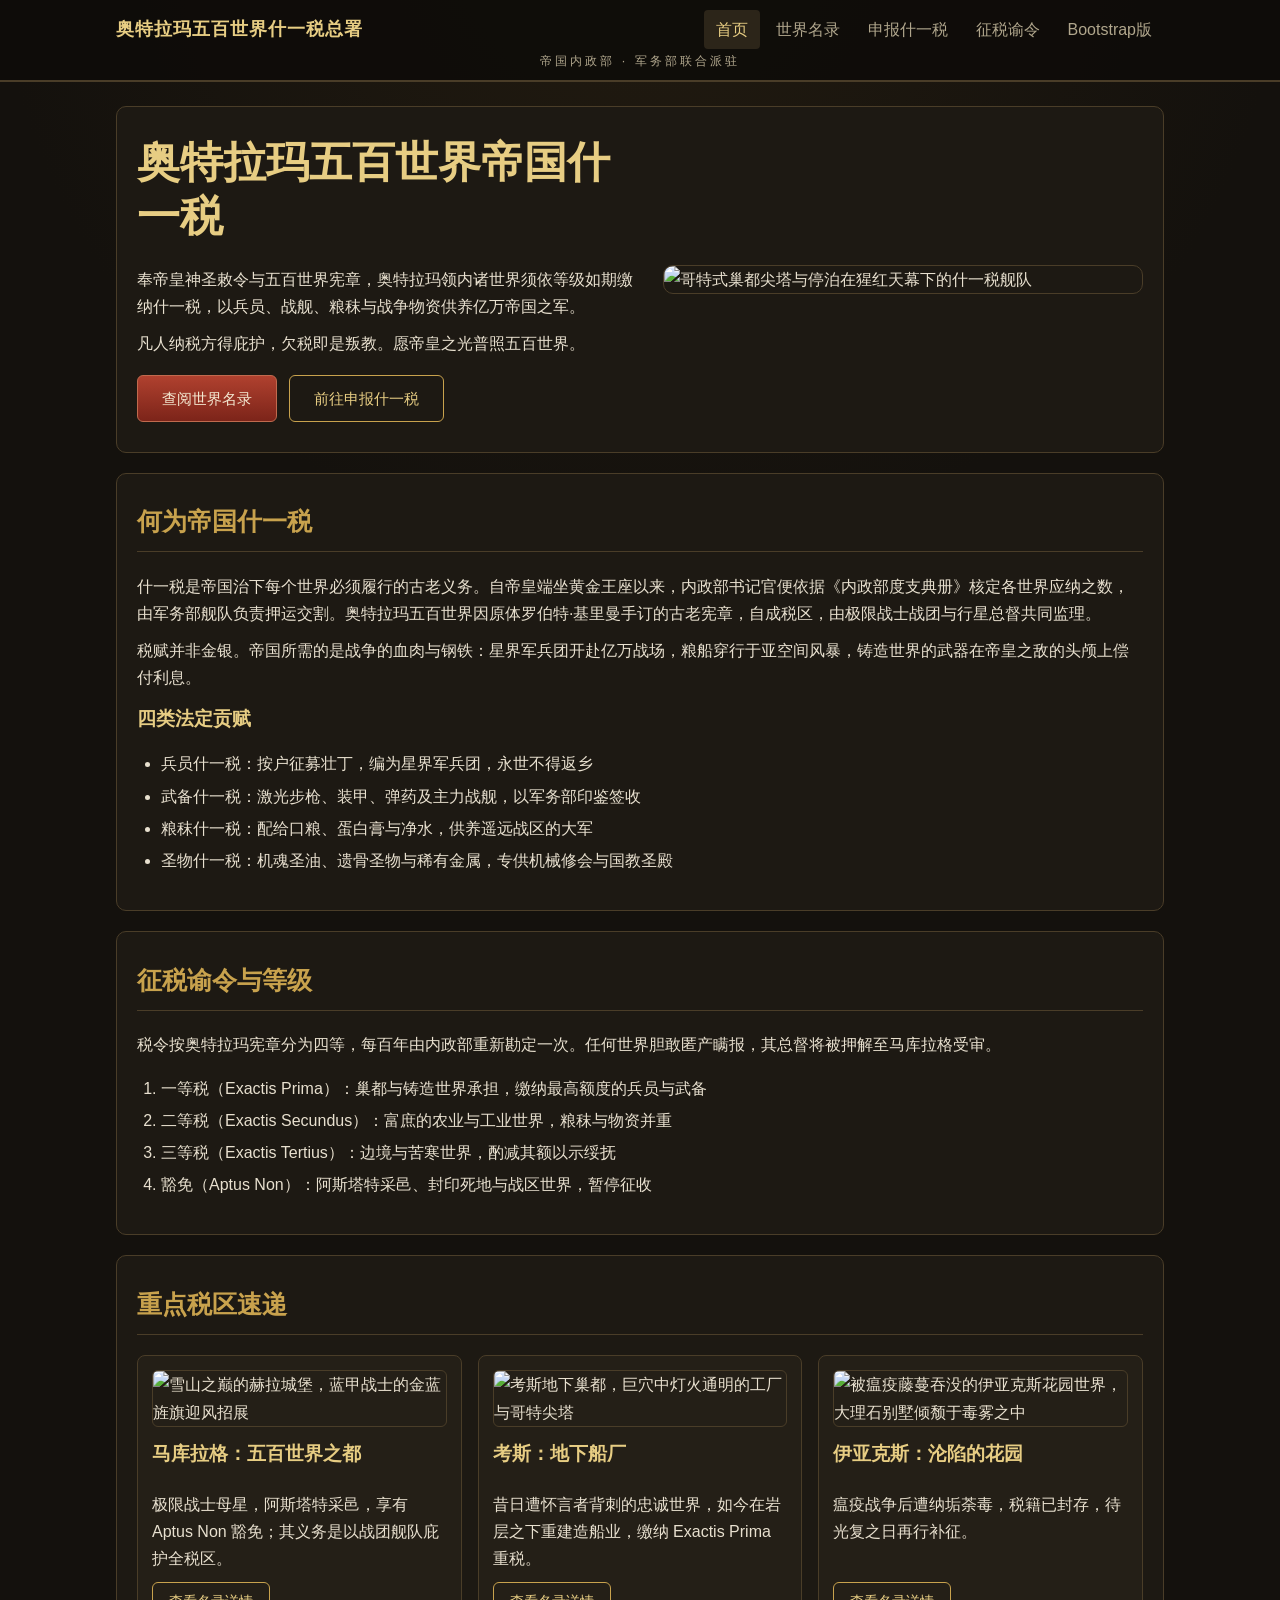
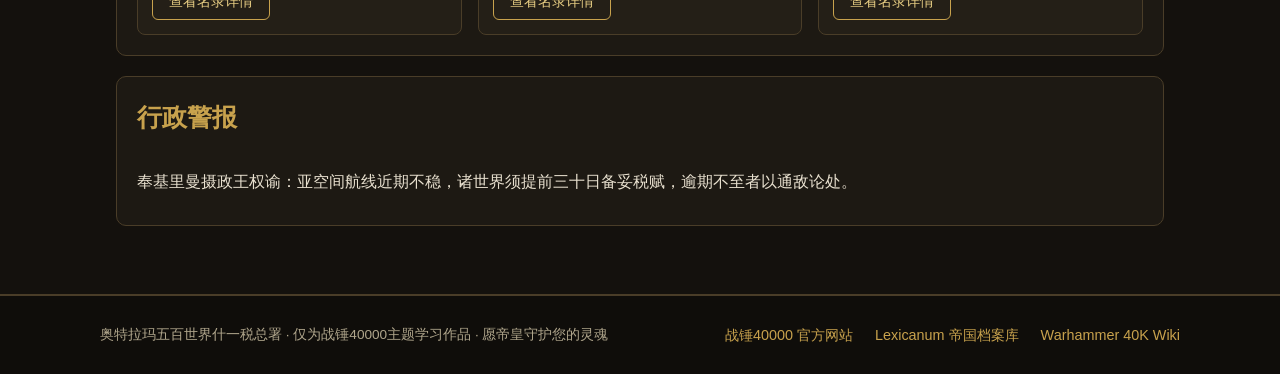
==== frontend-work2/index.html @ b9737b03 "作业二文件夹基础创立" ====
<!DOCTYPE html>
<html lang="zh-CN">
<head>
<meta charset="UTF-8">
<meta name="viewport" content="width=device-width, initial-scale=1.0">
<title>奥特拉玛五百世界什一税总署</title>
<link rel="stylesheet" href="css/style.css">
</head>
<body>
<header class="site-header">
<div class="nav-wrap">
<a class="logo" href="index.html">奥特拉玛五百世界什一税总署</a>
<nav class="main-nav">
<a class="active" href="index.html">首页</a>
<a href="worlds.html">世界名录</a>
<a href="tithe.html">申报什一税</a>
<a href="#decree">征税谕令</a>
<a href="bootstrap.html">Bootstrap版</a>
</nav>
</div>
<p class="motto">帝国内政部 · 军务部联合派驻</p>
</header>

<main>
<section id="intro" class="hero">
<div class="hero-text">
<h1>奥特拉玛五百世界帝国什一税</h1>
<p>奉帝皇神圣敕令与五百世界宪章，奥特拉玛领内诸世界须依等级如期缴纳什一税，以兵员、战舰、粮秣与战争物资供养亿万帝国之军。</p>
<p>凡人纳税方得庇护，欠税即是叛教。愿帝皇之光普照五百世界。</p>
<p class="hero-actions">
<a class="btn btn-primary" href="worlds.html">查阅世界名录</a>
<a class="btn btn-outline" href="tithe.html">前往申报什一税</a>
</p>
</div>
<img class="hero-img" src="https://trae-api-cn.mchost.guru/api/ide/v1/text_to_image?prompt=grimdark%20Warhammer%2040k%20imperial%20gothic%20hive%20city%20skyline%20with%20colossal%20gothic%20cathedrals%2C%20tithe%20battlefleet%20starships%20in%20stormy%20red%20sky%2C%20dark%20fantasy%20digital%20painting%2C%20epic%20scale&image_size=landscape_16_9" alt="哥特式巢都尖塔与停泊在猩红天幕下的什一税舰队">
</section>

<section id="about">
<h2>何为帝国什一税</h2>
<p>什一税是帝国治下每个世界必须履行的古老义务。自帝皇端坐黄金王座以来，内政部书记官便依据《内政部度支典册》核定各世界应纳之数，由军务部舰队负责押运交割。奥特拉玛五百世界因原体罗伯特·基里曼手订的古老宪章，自成税区，由极限战士战团与行星总督共同监理。</p>
<p>税赋并非金银。帝国所需的是战争的血肉与钢铁：星界军兵团开赴亿万战场，粮船穿行于亚空间风暴，铸造世界的武器在帝皇之敌的头颅上偿付利息。</p>
<h3>四类法定贡赋</h3>
<ul>
<li>兵员什一税：按户征募壮丁，编为星界军兵团，永世不得返乡</li>
<li>武备什一税：激光步枪、装甲、弹药及主力战舰，以军务部印鉴签收</li>
<li>粮秣什一税：配给口粮、蛋白膏与净水，供养遥远战区的大军</li>
<li>圣物什一税：机魂圣油、遗骨圣物与稀有金属，专供机械修会与国教圣殿</li>
</ul>
</section>

<section id="decree">
<h2>征税谕令与等级</h2>
<p>税令按奥特拉玛宪章分为四等，每百年由内政部重新勘定一次。任何世界胆敢匿产瞒报，其总督将被押解至马库拉格受审。</p>
<ol>
<li>一等税（Exactis Prima）：巢都与铸造世界承担，缴纳最高额度的兵员与武备</li>
<li>二等税（Exactis Secundus）：富庶的农业与工业世界，粮秣与物资并重</li>
<li>三等税（Exactis Tertius）：边境与苦寒世界，酌减其额以示绥抚</li>
<li>豁免（Aptus Non）：阿斯塔特采邑、封印死地与战区世界，暂停征收</li>
</ol>
</section>

<section id="featured">
<h2>重点税区速递</h2>
<div class="card-grid">
<article>
<img src="https://trae-api-cn.mchost.guru/api/ide/v1/text_to_image?prompt=grimdark%20Warhammer%2040k%20fortress%20monastery%20on%20snowy%20mountain%20peak%2C%20cobalt%20blue%20space%20marine%20chapter%20keep%20with%20golden%20banners%2C%20dramatic%20dark%20sky%2C%20digital%20painting&image_size=landscape_4_3" alt="雪山之巅的赫拉城堡，蓝甲战士的金蓝旌旗迎风招展">
<h3>马库拉格：五百世界之都</h3>
<p>极限战士母星，阿斯塔特采邑，享有 Aptus Non 豁免；其义务是以战团舰队庇护全税区。</p>
<a class="btn btn-outline btn-sm" href="worlds.html">查看名录详情</a>
</article>
<article>
<img src="https://trae-api-cn.mchost.guru/api/ide/v1/text_to_image?prompt=grimdark%20Warhammer%2040k%20underground%20hive%20city%20inside%20a%20vast%20cavern%2C%20glowing%20factories%2C%20gothic%20spires%20and%20cargo%20trains%2C%20dark%20sci-fi%20digital%20painting&image_size=landscape_4_3" alt="考斯地下巢都，巨穴中灯火通明的工厂与哥特尖塔">
<h3>考斯：地下船厂</h3>
<p>昔日遭怀言者背刺的忠诚世界，如今在岩层之下重建造船业，缴纳 Exactis Prima 重税。</p>
<a class="btn btn-outline btn-sm" href="worlds.html">查看名录详情</a>
</article>
<article>
<img src="https://trae-api-cn.mchost.guru/api/ide/v1/text_to_image?prompt=grimdark%20Warhammer%2040k%20ruined%20garden%20world%20overgrown%20with%20toxic%20green%20plague%20flora%2C%20crumbling%20marble%20villas%2C%20eerie%20mist%2C%20dark%20fantasy%20digital%20painting&image_size=landscape_4_3" alt="被瘟疫藤蔓吞没的伊亚克斯花园世界，大理石别墅倾颓于毒雾之中">
<h3>伊亚克斯：沦陷的花园</h3>
<p>瘟疫战争后遭纳垢荼毒，税籍已封存，待光复之日再行补征。</p>
<a class="btn btn-outline btn-sm" href="worlds.html">查看名录详情</a>
</article>
</div>
</section>

<aside>
<h2>行政警报</h2>
<p>奉基里曼摄政王权谕：亚空间航线近期不稳，诸世界须提前三十日备妥税赋，逾期不至者以通敌论处。</p>
</aside>
</main>

<footer>
<div class="footer-inner">
<p>奥特拉玛五百世界什一税总署 · 仅为战锤40000主题学习作品 · 愿帝皇守护您的灵魂</p>
<ul>
<li><a href="https://warhammer40000.com/" target="_blank" rel="noopener">战锤40000 官方网站</a></li>
<li><a href="https://wh40k.lexicanum.com/" target="_blank" rel="noopener">Lexicanum 帝国档案库</a></li>
<li><a href="https://warhammer40k.fandom.com/" target="_blank" rel="noopener">Warhammer 40K Wiki</a></li>
</ul>
</div>
</footer>
</body>
</html>
---- frontend-work2/css/style.css ----
* {
  box-sizing: border-box;
}

:root {
  --bg: #14110d;
  --panel: #1d1913;
  --panel-2: #241f17;
  --input: #2a241b;
  --line: #4a3d28;
  --gold: #c8a24d;
  --gold-bright: #e7cd83;
  --text: #e8e0cf;
  --muted: #b0a68c;
  --red: #a93a2e;
  --red-dark: #7c2419;
}

html {
  scroll-behavior: smooth;
}

body {
  margin: 0;
  font-family: "Microsoft YaHei", "PingFang SC", sans-serif;
  color: var(--text);
  line-height: 1.7;
  background-color: var(--bg);
  background-image: radial-gradient(circle at 50% -10%, #221b10 0%, var(--bg) 55%);
  background-attachment: fixed;
}

img {
  max-width: 100%;
  height: auto;
}

a {
  color: var(--gold);
  text-decoration: none;
}

a:hover {
  color: var(--gold-bright);
}

h1, h2, h3, legend {
  font-family: Georgia, "Times New Roman", "SimSun", serif;
}

h1 {
  margin: 0.2em 0 0.5em;
  font-size: clamp(1.7rem, 4vw, 2.7rem);
  color: var(--gold-bright);
  line-height: 1.25;
}

h2 {
  margin-top: 0.3em;
  padding-bottom: 8px;
  font-size: clamp(1.25rem, 2.4vw, 1.55rem);
  color: var(--gold);
  border-bottom: 1px solid var(--line);
}

h3 {
  color: var(--gold-bright);
  margin: 0.6em 0;
}

p {
  margin: 0.6em 0;
}

.site-header {
  position: sticky;
  top: 0;
  z-index: 10;
  background: rgba(15, 13, 10, 0.96);
  border-bottom: 2px solid var(--line);
}

.nav-wrap {
  max-width: 1080px;
  margin: 0 auto;
  padding: 10px 16px 0;
  display: flex;
  align-items: center;
  justify-content: space-between;
  flex-wrap: wrap;
  gap: 8px 16px;
}

.logo {
  font-family: Georgia, "SimSun", serif;
  font-size: 1.15rem;
  font-weight: bold;
  color: var(--gold-bright);
  letter-spacing: 1px;
}

.logo:hover {
  text-decoration: none;
}

.main-nav {
  display: flex;
  flex-wrap: wrap;
  gap: 4px;
}

.main-nav a {
  padding: 6px 12px;
  border-radius: 4px;
  color: var(--muted);
}

.main-nav a:hover,
.main-nav a.active {
  color: var(--gold-bright);
  background: #2c2519;
  text-decoration: none;
}

.motto {
  max-width: 1080px;
  margin: 0 auto;
  padding: 2px 16px 8px;
  font-size: 0.78rem;
  letter-spacing: 3px;
  color: var(--muted);
  text-align: center;
}

main {
  max-width: 1080px;
  margin: 0 auto;
  padding: 24px 16px 48px;
}

main > section,
main > aside {
  background: var(--panel);
  border: 1px solid var(--line);
  border-radius: 10px;
  padding: 20px;
  margin-bottom: 20px;
}

.hero {
  display: grid;
  grid-template-columns: 1fr;
  gap: 22px;
  align-items: center;
}

.hero-img {
  width: 100%;
  border: 1px solid var(--line);
  border-radius: 10px;
}

.hero-actions,
.form-actions {
  display: flex;
  flex-wrap: wrap;
  gap: 12px;
  margin-top: 18px;
}

.btn,
button {
  display: inline-block;
  padding: 10px 24px;
  font-size: 15px;
  font-family: inherit;
  color: #f4e9d2;
  background: linear-gradient(#b0412f, var(--red-dark));
  border: 1px solid #c06a4e;
  border-radius: 6px;
  cursor: pointer;
  transition: filter 0.15s ease;
}

.btn:hover,
button:hover {
  filter: brightness(1.15);
  text-decoration: none;
}

.btn-outline {
  background: transparent;
  border: 1px solid var(--gold);
  color: var(--gold-bright);
}

.btn-sm {
  padding: 6px 16px;
  font-size: 0.9rem;
  align-self: flex-start;
}

ul,
ol {
  padding-left: 24px;
}

li {
  margin: 5px 0;
}

.card-grid {
  display: grid;
  grid-template-columns: repeat(auto-fit, minmax(240px, 1fr));
  gap: 16px;
  margin-top: 14px;
}

.card-grid article {
  display: flex;
  flex-direction: column;
  background: var(--panel-2);
  border: 1px solid var(--line);
  border-radius: 8px;
  padding: 14px;
}

.card-grid article img {
  border-radius: 6px;
  border: 1px solid var(--line);
}

.card-grid article p {
  flex-grow: 1;
}

aside {
  border-left: 4px solid var(--gold);
  background: linear-gradient(100deg, #262016, var(--panel) 70%);
}

aside h2 {
  border-bottom: none;
  margin-top: 0;
}

dl {
  display: grid;
  grid-template-columns: 1fr;
  gap: 4px;
  margin: 12px 0 0;
}

dt {
  margin-top: 12px;
  font-weight: bold;
  color: var(--gold-bright);
}

dd {
  margin: 0 0 6px;
  color: var(--muted);
}

#list {
  overflow-x: auto;
}

table {
  width: 100%;
  min-width: 640px;
  border-collapse: collapse;
  font-size: 0.95rem;
}

caption {
  margin-bottom: 10px;
  color: var(--muted);
  font-size: 0.92rem;
}

th,
td {
  padding: 10px 12px;
  border: 1px solid var(--line);
  text-align: left;
}

thead th {
  color: #1a1408;
  background: linear-gradient(#d8b45e, #a8802f);
  font-weight: bold;
}

tbody tr:nth-child(even) {
  background: rgba(255, 255, 255, 0.03);
}

tbody tr:hover {
  background: rgba(200, 162, 77, 0.12);
}

.status-ok {
  color: #8fd18a;
  font-weight: bold;
}

.status-sealed {
  color: #e08060;
  font-weight: bold;
}

.status-free {
  color: #8fb8de;
  font-weight: bold;
}

fieldset {
  margin: 0 0 16px;
  padding: 14px 16px;
  background: var(--panel-2);
  border: 1px solid var(--line);
  border-radius: 8px;
}

legend {
  padding: 0 8px;
  color: var(--gold);
  font-weight: bold;
}

fieldset > label {
  display: inline-block;
  margin: 4px 18px 4px 0;
}

form p {
  display: grid;
  grid-template-columns: 1fr;
  gap: 6px;
  margin: 10px 0;
}

form p label {
  color: var(--muted);
  font-size: 0.95rem;
}

input,
select,
textarea {
  width: 100%;
  padding: 9px 10px;
  font-size: 15px;
  font-family: inherit;
  color: var(--text);
  background: var(--input);
  border: 1px solid #57472e;
  border-radius: 6px;
}

textarea {
  resize: vertical;
}

input::placeholder,
textarea::placeholder {
  color: #8d8268;
}

input[type="radio"],
input[type="checkbox"] {
  width: auto;
  margin-right: 6px;
  accent-color: var(--gold);
}

input[type="file"] {
  padding: 6px;
  background: transparent;
}

input:focus,
select:focus,
textarea:focus {
  outline: none;
  border-color: var(--gold);
  box-shadow: 0 0 0 3px rgba(200, 162, 77, 0.22);
}

input:required:focus:invalid,
textarea:required:focus:invalid {
  border-color: #d64545;
  box-shadow: 0 0 0 3px rgba(214, 69, 69, 0.25);
}

button[type="reset"] {
  background: linear-gradient(#3a342a, #2a251d);
  border-color: #57472e;
}

footer {
  background: #0f0d0a;
  border-top: 2px solid var(--line);
  padding: 22px 16px;
}

.footer-inner {
  max-width: 1080px;
  margin: 0 auto;
  display: flex;
  flex-direction: column;
  align-items: center;
  gap: 12px;
  text-align: center;
}

footer p {
  margin: 0;
  color: var(--muted);
  font-size: 0.85rem;
}

footer ul {
  display: flex;
  flex-wrap: wrap;
  justify-content: center;
  gap: 4px 22px;
  margin: 0;
  padding: 0;
  list-style: none;
  font-size: 0.9rem;
}

@media (min-width: 768px) {
  dl {
    grid-template-columns: 170px 1fr;
    gap: 8px 22px;
  }

  dt {
    margin-top: 0;
  }

  form p {
    grid-template-columns: 220px 1fr;
    align-items: center;
    gap: 16px;
  }

  .footer-inner {
    flex-direction: row;
    justify-content: space-between;
    text-align: left;
  }
}

@media (min-width: 992px) {
  .hero {
    grid-template-columns: 1.05fr 1fr;
  }
}
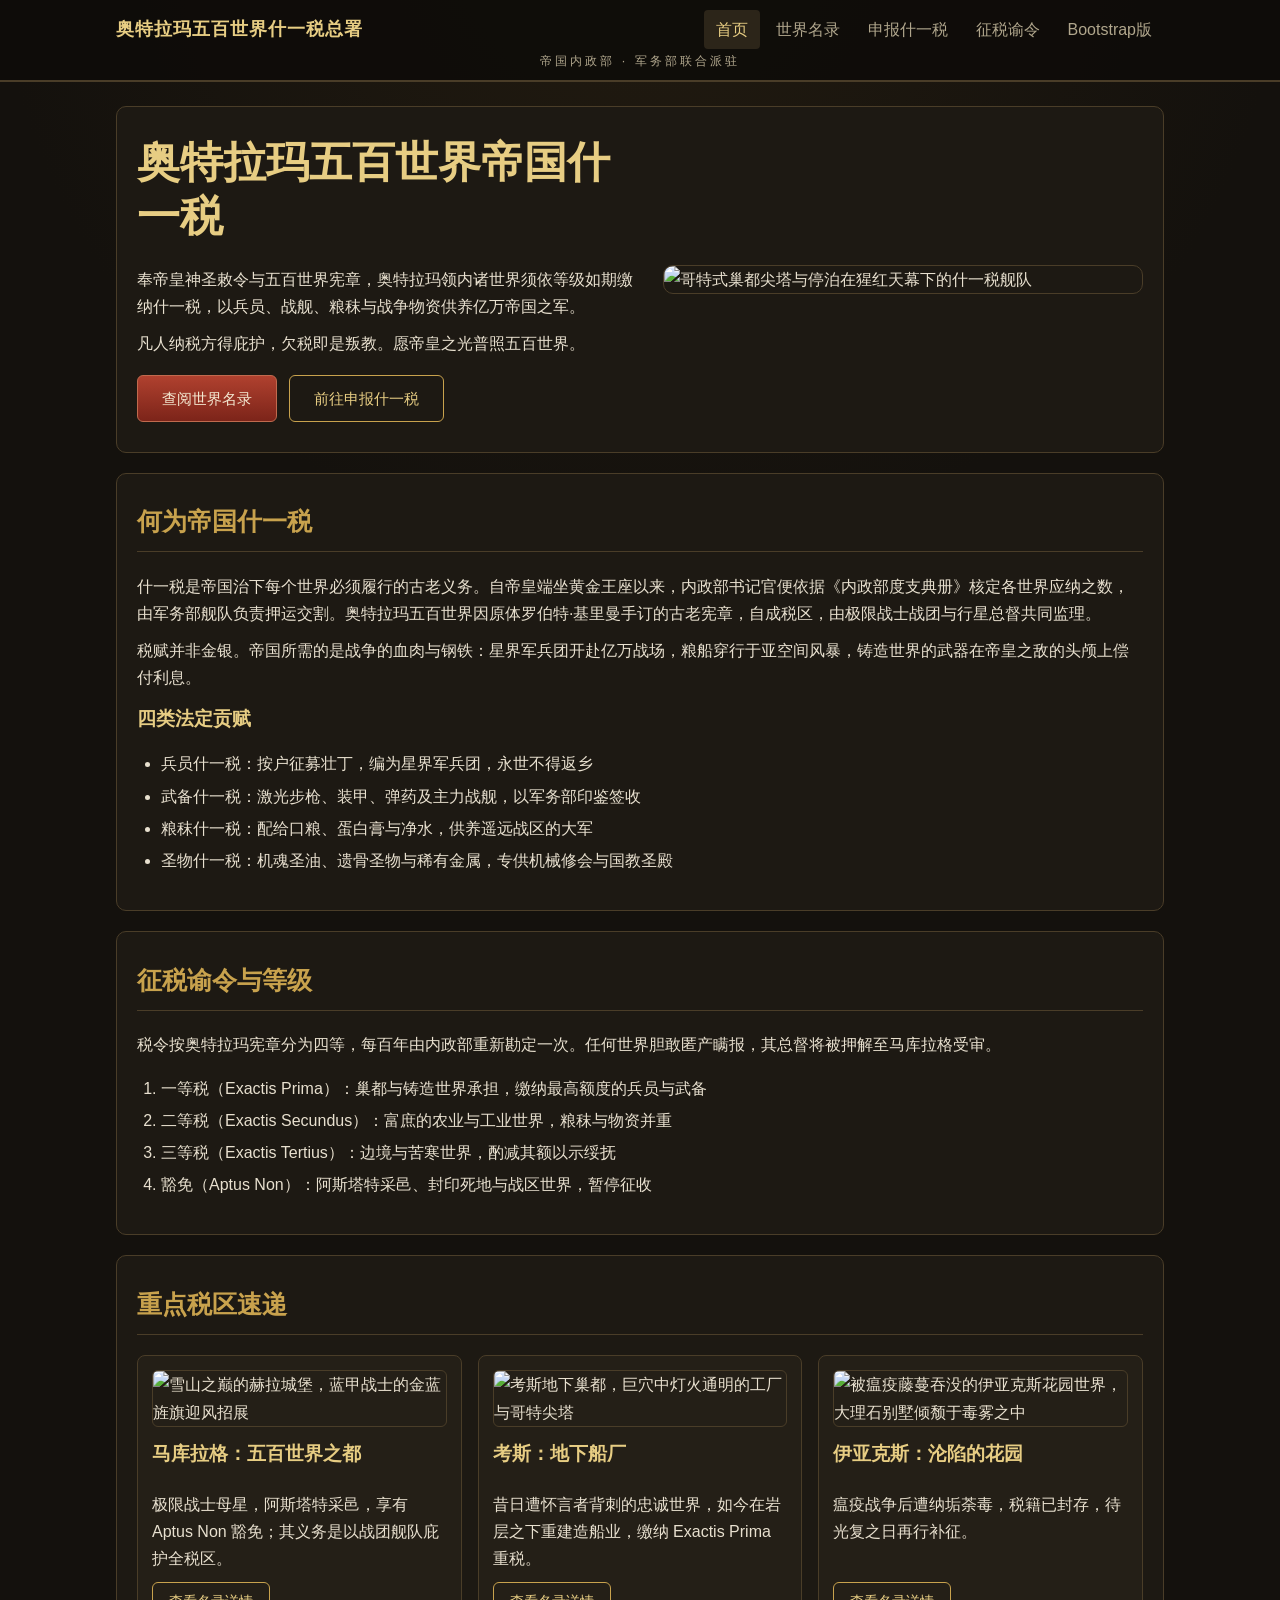
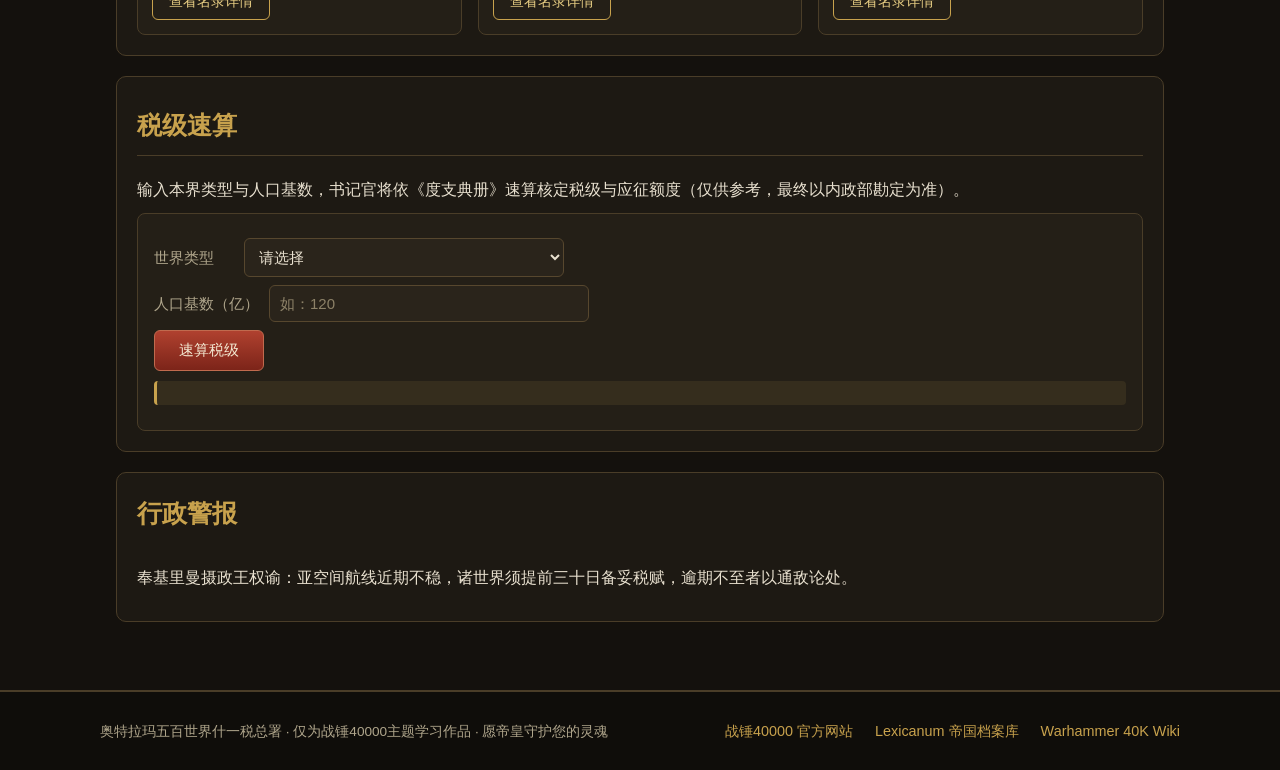
==== commit e812c9db: "首页税基速算交互模块" ====
--- a/frontend-work2/index.html
+++ b/frontend-work2/index.html
@@ -83,6 +83,34 @@
 </div>
 </section>
 
+<section id="calculator">
+<h2>税级速算</h2>
+<p>输入本界类型与人口基数，书记官将依《度支典册》速算核定税级与应征额度（仅供参考，最终以内政部勘定为准）。</p>
+<div class="calc-form">
+<p class="filter-row">
+<label for="calc-type">世界类型</label>
+<select id="calc-type">
+<option value="">请选择</option>
+<option value="hive">巢都世界</option>
+<option value="forge">铸造世界</option>
+<option value="agri">农业世界</option>
+<option value="industrial">工业世界</option>
+<option value="garden">花园世界</option>
+<option value="fief">阿斯塔特采邑</option>
+<option value="frontier">边陲世界</option>
+</select>
+</p>
+<p class="filter-row">
+<label for="calc-pop">人口基数（亿）</label>
+<input type="number" id="calc-pop" min="0" step="0.1" placeholder="如：120">
+</p>
+<p class="filter-row">
+<button type="button" id="calc-btn" class="btn btn-primary">速算税级</button>
+</p>
+<p id="calc-result" class="calc-result"></p>
+</div>
+</section>
+
 <aside>
 <h2>行政警报</h2>
 <p>奉基里曼摄政王权谕：亚空间航线近期不稳，诸世界须提前三十日备妥税赋，逾期不至者以通敌论处。</p>
@@ -99,5 +127,6 @@
 </ul>
 </div>
 </footer>
+<script src="js/index.js"></script>
 </body>
 </html>
--- a/frontend-work2/css/style.css
+++ b/frontend-work2/css/style.css
@@ -460,3 +460,161 @@
     grid-template-columns: 1.05fr 1fr;
   }
 }
+
+.filter-bar {
+  background: var(--panel-2);
+  border: 1px solid var(--line);
+  border-radius: 8px;
+  padding: 14px 16px;
+  margin-bottom: 16px;
+}
+
+.filter-row {
+  display: flex;
+  flex-wrap: wrap;
+  align-items: center;
+  gap: 10px;
+  margin: 8px 0;
+}
+
+.filter-row label {
+  min-width: 80px;
+  color: var(--muted);
+  font-size: 0.95rem;
+}
+
+.filter-row input[type="search"],
+.filter-row select {
+  flex: 1;
+  min-width: 180px;
+  max-width: 320px;
+}
+
+.result-count {
+  color: var(--muted);
+  font-size: 0.9rem;
+}
+
+.result-count strong {
+  color: var(--gold-bright);
+}
+
+.empty-row {
+  text-align: center;
+  color: var(--muted);
+}
+
+.char-count {
+  display: block;
+  text-align: right;
+  font-size: 0.82rem;
+  color: var(--muted);
+  margin-top: 2px;
+}
+
+#toast {
+  position: fixed;
+  top: 80px;
+  left: 50%;
+  transform: translateX(-50%) translateY(-20px);
+  background: var(--gold);
+  color: #1a1408;
+  padding: 12px 24px;
+  border-radius: 6px;
+  font-weight: bold;
+  box-shadow: 0 4px 20px rgba(0, 0, 0, 0.5);
+  opacity: 0;
+  pointer-events: none;
+  transition: opacity 0.3s ease, transform 0.3s ease;
+  z-index: 1000;
+}
+
+#toast.show {
+  opacity: 1;
+  transform: translateX(-50%) translateY(0);
+}
+
+.records-hint {
+  color: var(--muted);
+  font-size: 0.88rem;
+}
+
+.record-item {
+  background: var(--panel-2);
+  border: 1px solid var(--line);
+  border-left: 3px solid var(--gold);
+  border-radius: 6px;
+  padding: 12px 14px;
+  margin-bottom: 10px;
+}
+
+.record-head {
+  display: flex;
+  flex-wrap: wrap;
+  gap: 8px 14px;
+  align-items: center;
+  margin-bottom: 6px;
+}
+
+.record-id {
+  color: var(--gold);
+  font-weight: bold;
+}
+
+.record-world {
+  color: var(--gold-bright);
+  font-weight: bold;
+}
+
+.record-grade {
+  color: #8fb8de;
+  font-size: 0.85rem;
+}
+
+.record-date {
+  margin-left: auto;
+  color: var(--muted);
+  font-size: 0.82rem;
+}
+
+.record-body {
+  color: var(--text);
+  font-size: 0.9rem;
+  line-height: 1.7;
+}
+
+.empty-note {
+  color: var(--muted);
+  text-align: center;
+  padding: 20px;
+}
+
+.calc-form {
+  background: var(--panel-2);
+  border: 1px solid var(--line);
+  border-radius: 8px;
+  padding: 16px;
+}
+
+.filter-row input[type="number"] {
+  flex: 1;
+  min-width: 180px;
+  max-width: 320px;
+  width: auto;
+}
+
+.calc-result {
+  color: var(--gold-bright);
+  font-weight: bold;
+  padding: 10px 14px;
+  background: rgba(200, 162, 77, 0.1);
+  border-left: 3px solid var(--gold);
+  border-radius: 4px;
+  min-height: 1.5em;
+}
+
+.calc-warn {
+  color: #e08060;
+  background: rgba(169, 58, 46, 0.12);
+  border-left-color: var(--red);
+}
